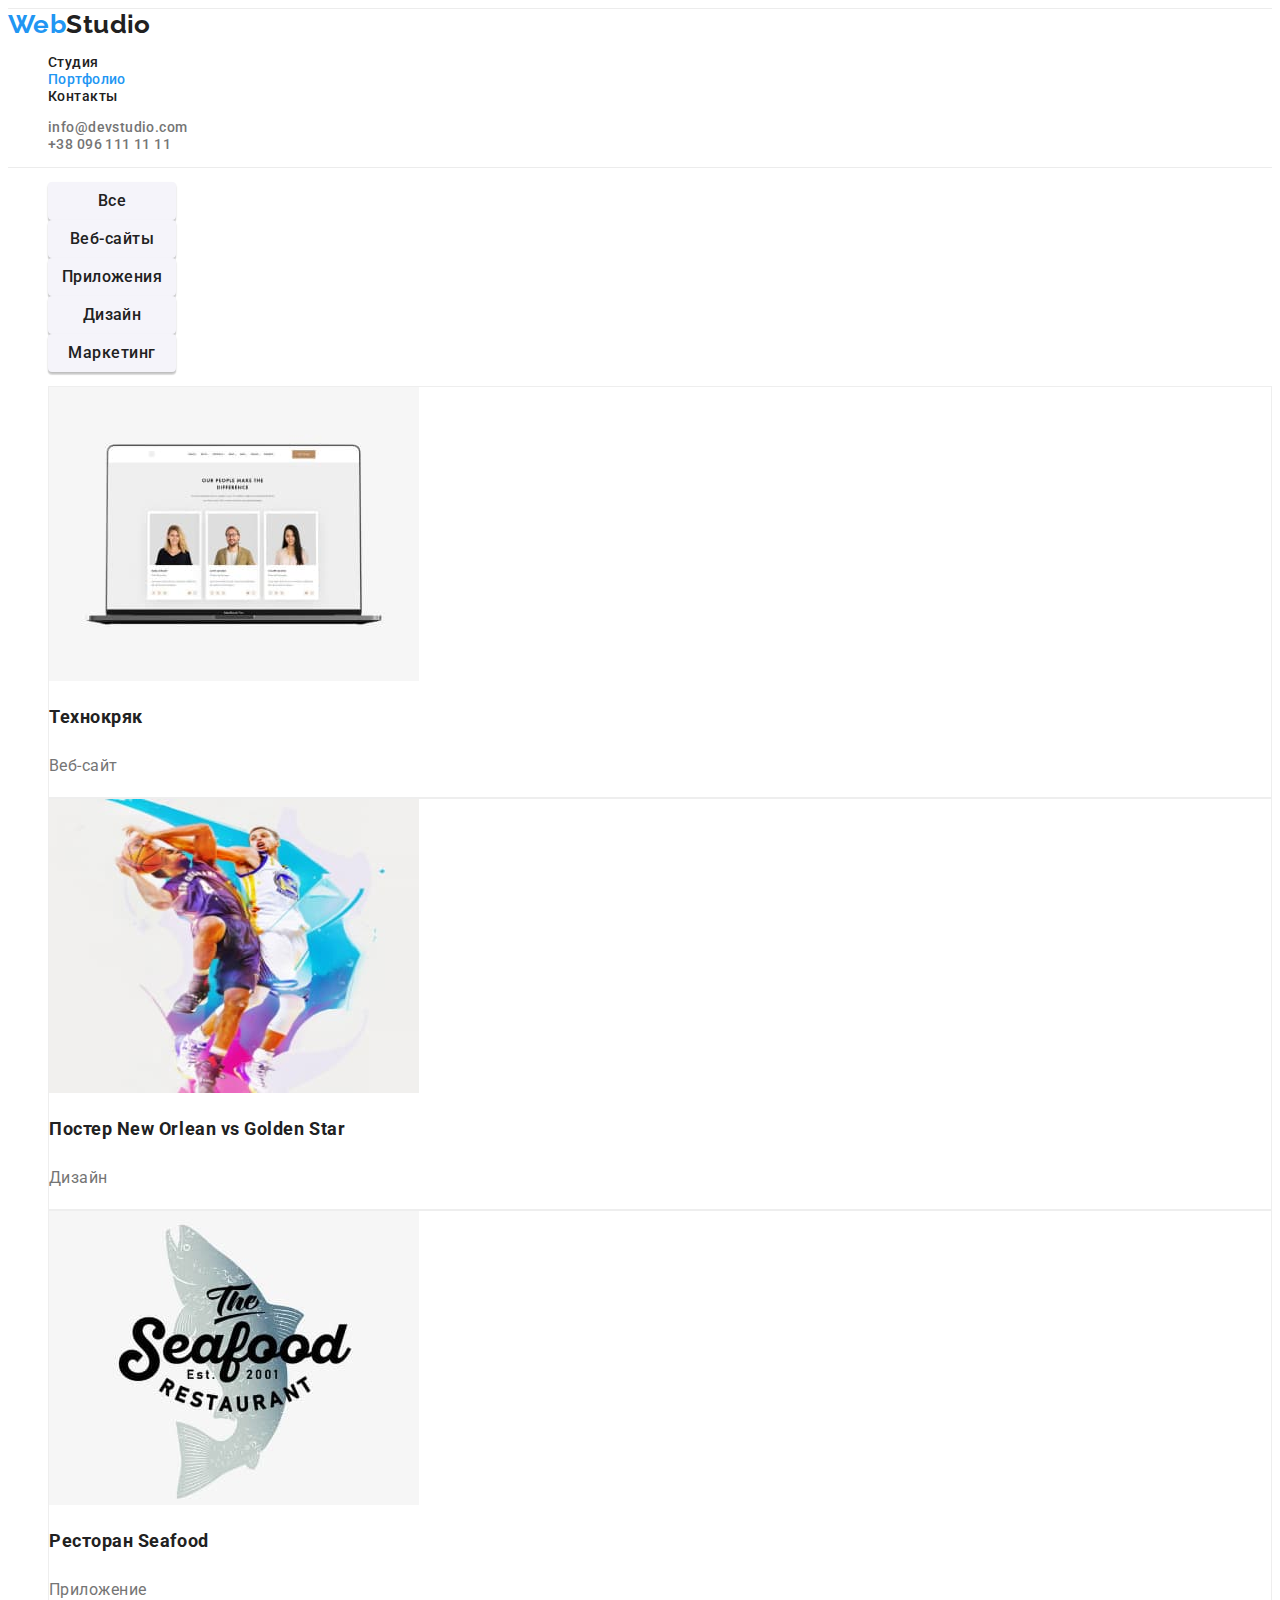
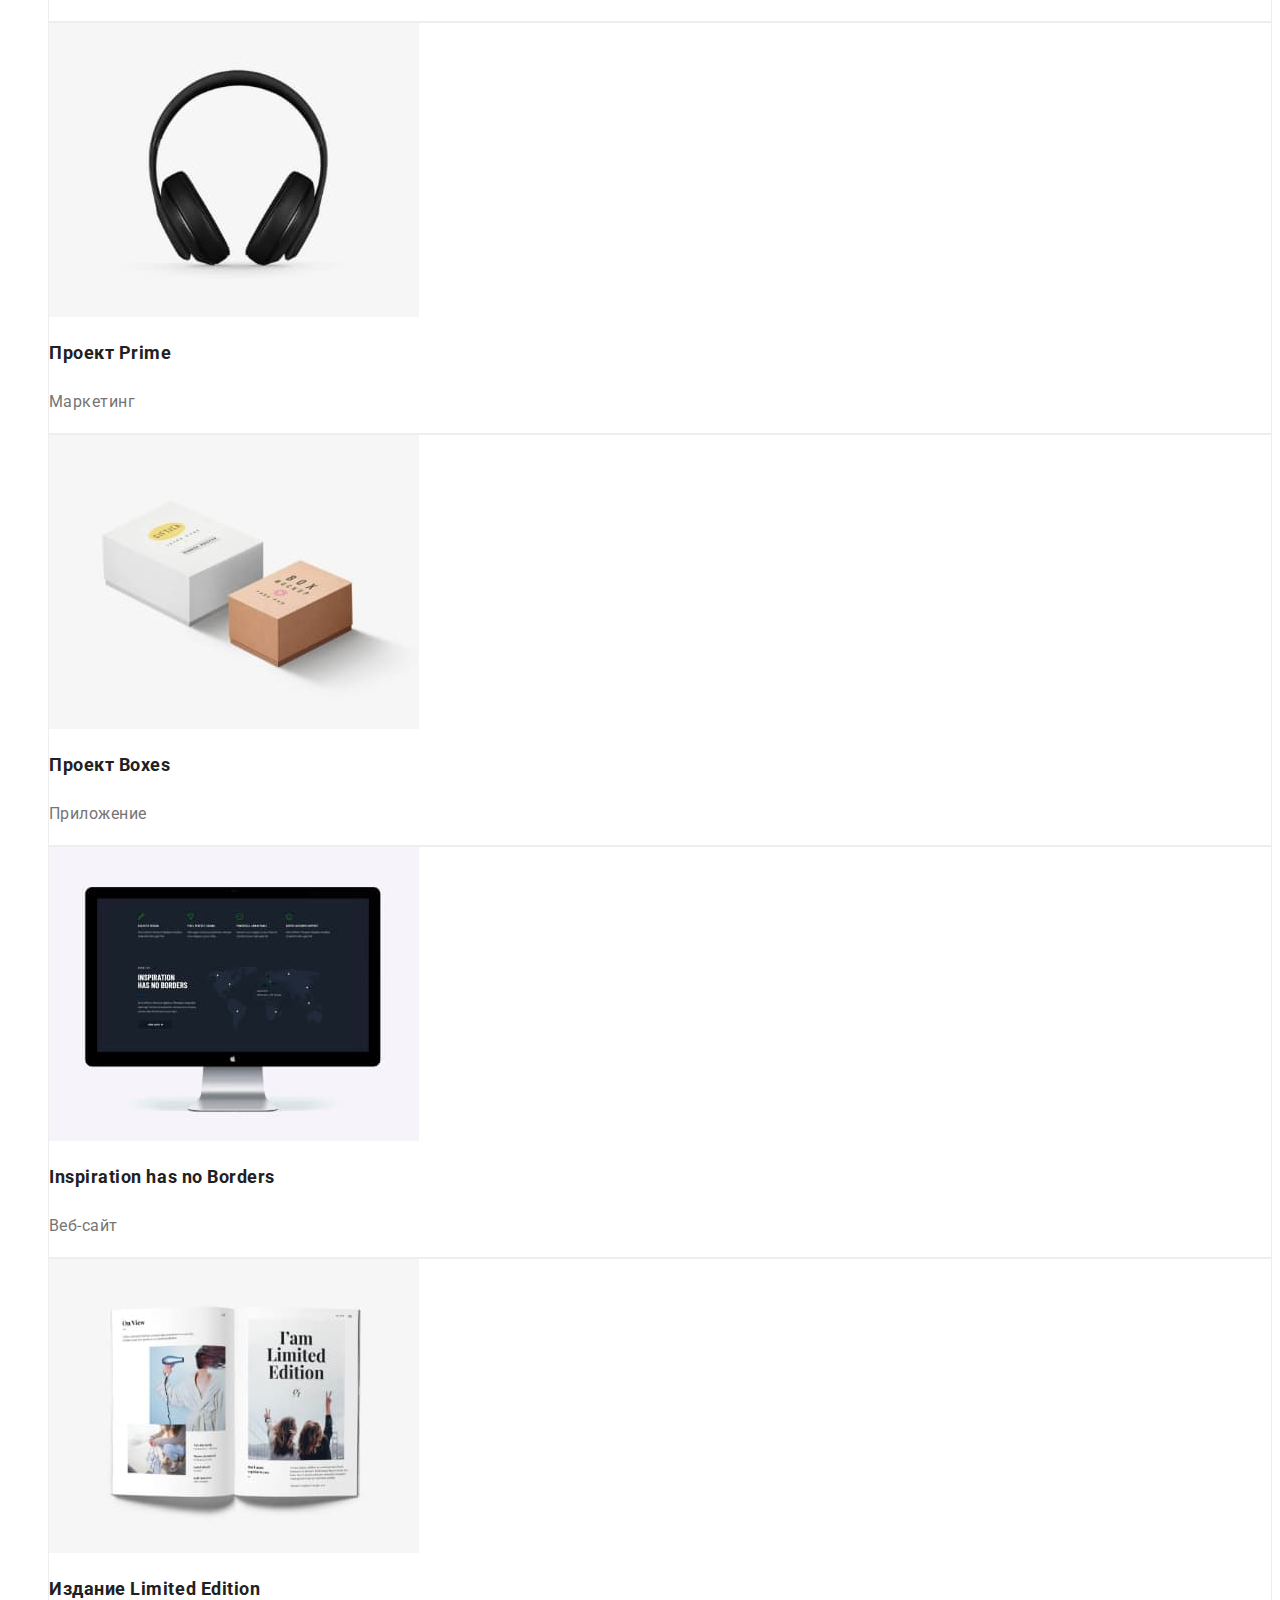
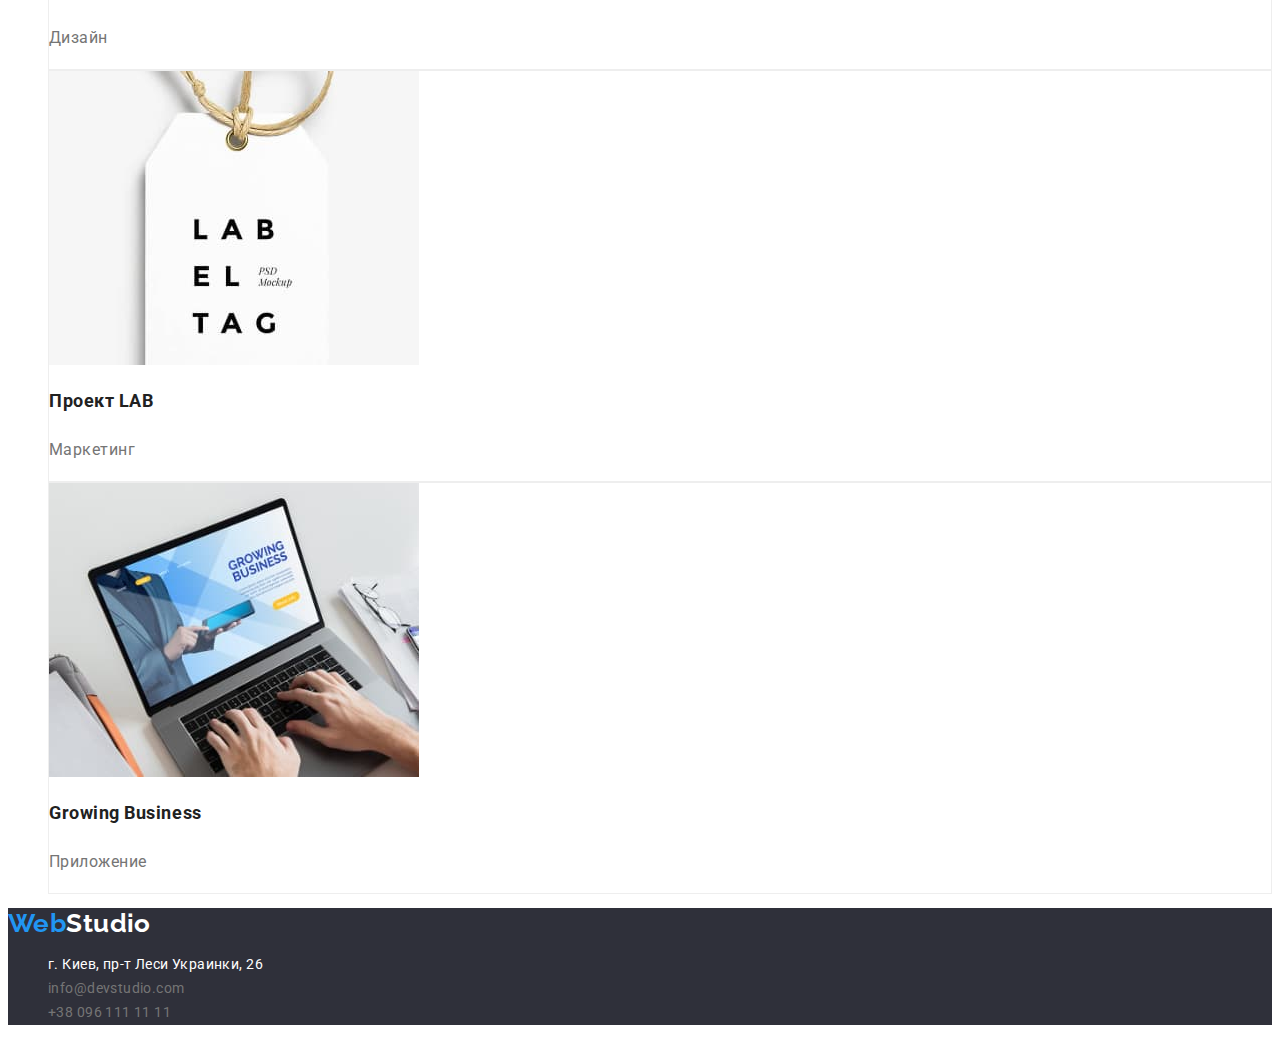
==== portfolio.html @ 64f016b5 "Initial commit" ====
<!DOCTYPE html>
<html lang="ru">
<head>
    <meta charset="UTF-8">
    <meta http-equiv="X-UA-Compatible" content="IE=edge">
    <meta name="viewport" content="width=device-width, initial-scale=1.0">
    <title>HomeWork 02</title>
    
    <!-- styles -->
    <link rel="stylesheet" href="./css/styles.css">
    <!-- fonts -->
    <link rel="preconnect" href="https://fonts.googleapis.com">
    <link rel="preconnect" href="https://fonts.gstatic.com" crossorigin>
    <link href="https://fonts.googleapis.com/css2?family=Raleway:wght@700&family=Roboto:wght@400;500;700;900&display=swap" rel="stylesheet">
 
</head>
<body>
    <header class="site-top">
        <nav class="site-top-nav">
            <a class="logo top" href="./index.html" lang="en">Web<span class="half-logo-top">Studio</span></a>
            <ul class="list navig">
                 <li class="menu">
                    <a class="studio" href="./index.html">Студия</a>
                </li>
                <li class="menu">
                    <a class="portfolio current" href="./portfolio.html">Портфолио</a>
                </li>
                <li class="menu">
                    <a class="contacts" href="#">Контакты</a>
                </li>
            </ul>
        </nav>
            <ul class="list cont">
               <li class="menu">
                   <a class="email" href="mailto:info@devstudio.com">info@devstudio.com</a>
                </li>
               <li class="menu">
                   <a class="tel" href="tel:+380961111111">+38 096 111 11 11</a>
                </li>
            </ul>
    </header>

    <main>
        <!-- section filter and portfolio-progect-->
        <section class="filter">
            <h1 class="visually-hidden">Фильтр</h1>
            <ul class="list filter-list">
                <li class="filter-btn">
                    <button class="btn oll" type="button">Все</button>
                </li>
                <li class="filter-btn">
                    <button class="btn web" type="button">Веб-сайты</button>
                </li>
                <li class="filter-btn">
                    <button class="btn app" type="button">Приложения</button>
                </li>
                <li class="filter-btn">
                    <button class="btn design" type="button">Дизайн</button>
                </li>
                <li class="filter-btn">
                    <button class="btn marketing" type="button">Маркетинг</button>
                </li>
            </ul>
       <!-- portfolio-progects -->
            <ul class="list ">
                <li class="progect">
                    <img src="./images/img-portfolio/img.jpg" alt="Технокряк" width="370" height="294">
                    <h2 class="name-progect">Технокряк</h2>
                    <p class="description">Веб-сайт</p>
                </li>
                <li class="progect">
                    <img src="./images/img-portfolio/img1.jpg" alt="Постер New Orlean vs Golden Star" width="370" height="294">
                    <h2 class="name-progect">Постер New Orlean vs Golden Star</h2>
                    <p class="description">Дизайн</p>
                </li>
                <li class="progect">
                    <img src="./images/img-portfolio/img2.jpg" alt="Ресторан Seafood" width="370" height="294">
                    <h2 class="name-progect">Ресторан Seafood</h2>
                    <p class="description">Приложение</p>
                </li>
                <li class="progect">
                    <img src="./images/img-portfolio/img3.jpg" alt="Проект Prime" width="370" height="294">
                    <h2 class="name-progect">Проект Prime</h2>
                    <p class="description">Маркетинг</p>
                </li>
                <li class="progect">
                    <img src="./images/img-portfolio/img4.jpg" alt="Проект Boxes" width="370" height="294">
                    <h2 class="name-progect">Проект Boxes</h2>
                    <p class="description">Приложение</p>
                </li>
                <li class="progect">
                    <img src="./images/img-portfolio/img5.jpg" alt="Inspiration has no Borders" width="370" height="294">
                    <h2 class="name-progect">Inspiration has no Borders</h2>
                    <p class="description">Веб-сайт</p>
                </li>
                <li class="progect">
                    <img src="./images/img-portfolio/img6.jpg" alt="Издание Limited Edition" width="370" height="294">
                    <h2 class="name-progect">Издание Limited Edition</h2>
                    <p class="description">Дизайн</p>
                </li>
                <li class="progect">
                    <img src="./images/img-portfolio/img7.jpg" alt="Проект LAB" width="370" height="294">
                    <h2 class="name-progect">Проект LAB</h2>
                    <p class="description">Маркетинг</p>
                </li>
                <li class="progect">
                    <img src="./images/img-portfolio/img8.jpg" alt="Growing Business" width="370" height="294">
                    <h2 class="name-progect">Growing Business</h2>
                    <p class="description">Приложение</p>
                </li>
            </ul>
        </section>
        
    </main>

    <footer class="site-bottom">
        <a class="logo bottom" href="./index.html" lang="en">Web<span class="half-logo-bottom">Studio</span></a>     
        <address class="navigation-bottom">
            <ul class="list">
                <li>
                    <a class="adress-bottom" href="https://goo.gl/maps/gmw98fR5VfGrEu179" target="_blank" rel="noreferrer noopener">г. Киев, пр-т Леси Украинки, 26</a>
                </li>
                <li>
                    <a class="email-bottom" href="mailto:info@devstudio.com">info@devstudio.com</a>
                </li>
                <li>
                    <a class="tel-bottom" href="tel:+380961111111">+38 096 111 11 11</a>
                </li>
            </ul>
        </address>    
    </footer>

</body>
</html>
---- css/styles.css ----
:root {
    --bk-color-body: #E5E5E5;
    --border-line-header: #ECECEC;
    --base-blue-color: #2196F3;
    --txt-gray-color: #757575;
    --txt-darkgray-color: #212121;
    --hover-txt-btn: #FFFFFF;
    --bk-cl-btn: #F5F4FA;
    --bk-cl-darkgray:#2F303A;
    --tagline-gray-cl:#212121;
    --bk-hat-blue:#188CE8;
    --pr-br-cl: #EEEEEE;
}
body {
    font-family: 'Roboto', sans-serif;
    font-size: 14px;
    letter-spacing: 0.03em;
    background-color: var(--hover-txt-btn);
    color: var(--txt-gray-color);
    
}
.site-top {
    border-bottom: 1px solid var(--border-line-header);
    border-top:1px solid var(--border-line-header);
   
}
/* логотип */
.logo {
    color: var(--base-blue-color);
    font-family: 'Raleway', sans-serif;
    font-weight: 700;
    font-size: 26px;
    line-height: 1.19;
    text-decoration: none;   
}
.half-logo-top {
    color:var(--txt-darkgray-color);
}
/* навигация в хэдэр */
.list {
    list-style: none;
}
.studio, 
.portfolio, 
.contacts {
    text-decoration: none;
    font-weight: 500;
    /* три элемента исправить */
    color: var(--txt-darkgray-color);
    font-size: 14px;
    line-height: 1.14;
    
}
.studio:hover, 
.portfolio:hover, 
.contacts:hover {
    color: var(--base-blue-color);    
}
.studio:focus, 
.portfolio:focus, 
.contacts:focus {
    color: var(--base-blue-color);
}
.current {
    color: var(--base-blue-color);
}

/* список контакты и email */
.email,
.tel {
    text-decoration: none;
    color:var(--txt-gray-color);
    font-weight: 500;
    font-size: 14px;
    line-height: 1.14;
    
}
.email:hover, 
.tel:hover {
    color: var(--base-blue-color);    
}
.email:focus, .tel:focus {
    color:var(--base-blue-color);
}

/* начало контента странички портфолио */
/* основное меню Фильтры кнопки */

.btn {
    background-color: var(--bk-cl-btn);
    box-shadow: 0px 3px 1px rgba(0, 0, 0, 0.1), 0px 1px 2px rgba(0, 0, 0, 0.08), 0px 2px 2px rgba(0, 0, 0, 0.12);
    border-radius: 4px;
    border: none;
    width: 128px;
    height: 38px;
    color: var(--txt-darkgray-color);
    font-family: 'Roboto', sans-serif;
    font-weight: 500;
    font-size: 16px;
    line-height: 1.62;
    letter-spacing: 0.03em;
    cursor: pointer;
}
.btn:hover,
.btn:focus {
    background-color: var(--base-blue-color);
    color: var(--hover-txt-btn);
}


/* портфолио */
.name-progect {
    font-size: 18px;
    line-height: 2;
    letter-spacing: 0.03em;  
    color: var(--txt-darkgray-color);
}
.progect {
    background-color: var(--hover-txt-btn);
    border: 1px solid var(--pr-br-cl);
    cursor: pointer;
}
.progect:hover {
    box-shadow: 0px 1px 1px rgba(0, 0, 0, 0.12), 0px 4px 4px rgba(0, 0, 0, 0.06), 1px 4px 6px rgba(0, 0, 0, 0.16);
}
.description {
    line-height: 1.88;
    letter-spacing: 0.03em;
    font-size: 16px;
}
/* конец контента странички портфолио */


/* футер */
.site-bottom {
    background-color: var(--bk-cl-darkgray);
}
.half-logo-bottom {
    color: var(--hover-txt-btn);
}

.navigation-bottom {
    font-style:normal;
    
}
.adress-bottom {
    text-decoration: none;
    line-height: 1.71;
    color: var(--hover-txt-btn);
}
.adress-bottom:hover, 
.adress-bottom:focus {
    color: var(--base-blue-color);

}
.email-bottom, 
.tel-bottom {
    text-decoration: none;
    color: var( --txt-gray-color);
    line-height: 1.71;
}
.email-bottom:hover, 
.tel-bottom:hover,
.email-bottom:focus,
.tel-bottom:focus {
    color: var(--base-blue-color);
}
/* начало контент главной странички */
/* шапка */
.hat {
    background-color: var(--bk-cl-darkgray);
}
.tagline-hat {
    color: var(--hover-txt-btn);
    font-weight: 900;
    font-size: 44px;
    line-height: 1.36;
    text-align: center;
    letter-spacing: 0.06em;
    text-transform: uppercase;
}
.hat-btn {
    font-weight: 700;
    font-family:'Roboto', sans-serif;
    font-size: 16px;
    line-height: 1.88;
    letter-spacing: 0.06em;
    color:var(--hover-txt-btn);
    background-color: var(--base-blue-color);
    box-shadow: 0px 4px 4px rgba(0, 0, 0, 0.15);
    border-radius: 4px;
    cursor: pointer;
}
.hat-btn:hover,
.hat-btn:focus {
    background-color: var( --bk-hat-blue);
}
/* особенности */
.visually-hidden {
    position: absolute;
    width: 1px;
    height: 1px;
    margin: -1px;
    border: 0;
    padding: 0;
    
    white-space: nowrap;
    clip-path: inset(100%);
    clip: rect(0 0 0 0);
    overflow: hidden;
  }
.tagline-peculiarities {
    font-size: 14px;
    line-height: 1.14;
    letter-spacing: 0.03em;
    text-transform: uppercase;
    color: var(--tagline-gray-cl);
}
.different-peculiarities {
    font-size: 14px;
    line-height: 1.71;
    letter-spacing: 0.03em;
}
/* we doing */
.tageline-we-doing {
    font-size: 36px;
    line-height: 1.17;
    text-align: center;
    letter-spacing: 0.03em;
    color: var(--tagline-gray-cl);
}
.we-doing-picture {
    cursor: pointer;
}
.we-doing-picture:hover {
    filter: drop-shadow(0px 4px 4px rgba(0, 0, 0, 0.25));
}
/* our team */
.our-team {
    background-color: var(--bk-cl-btn)
}
.our-team-tagline {
    font-size: 36px;
    line-height: 1.17;
    text-align: center;
    letter-spacing: 0.03em;
    color:var(--tagline-gray-cl);
}
.name-our-team {
    font-weight: 500;
    font-size: 16px;
    line-height: 1.19;
    text-align: center;
    letter-spacing: 0.03em;
    color: var(--tagline-gray-cl);
}
.description-our-team {
    line-height: 1.19;
    text-align: center;
    font-size: 16px;

}
.our-team-block {
    background: var(--hover-txt-btn);
/* material shadow v1 */

box-shadow: 0px 1px 3px rgba(0, 0, 0, 0.12), 0px 1px 1px rgba(0, 0, 0, 0.14), 0px 2px 1px rgba(0, 0, 0, 0.2);
border-radius: 0px 0px 4px 4px;
}

.demianenko {
    background: url(4853.jpg);
}
.repina {
    background: url(5844.jpg);
}
.tarasov {
    background: url(16166.jpg);
}
.ermakov {
    background: url(2968.jpg);
}
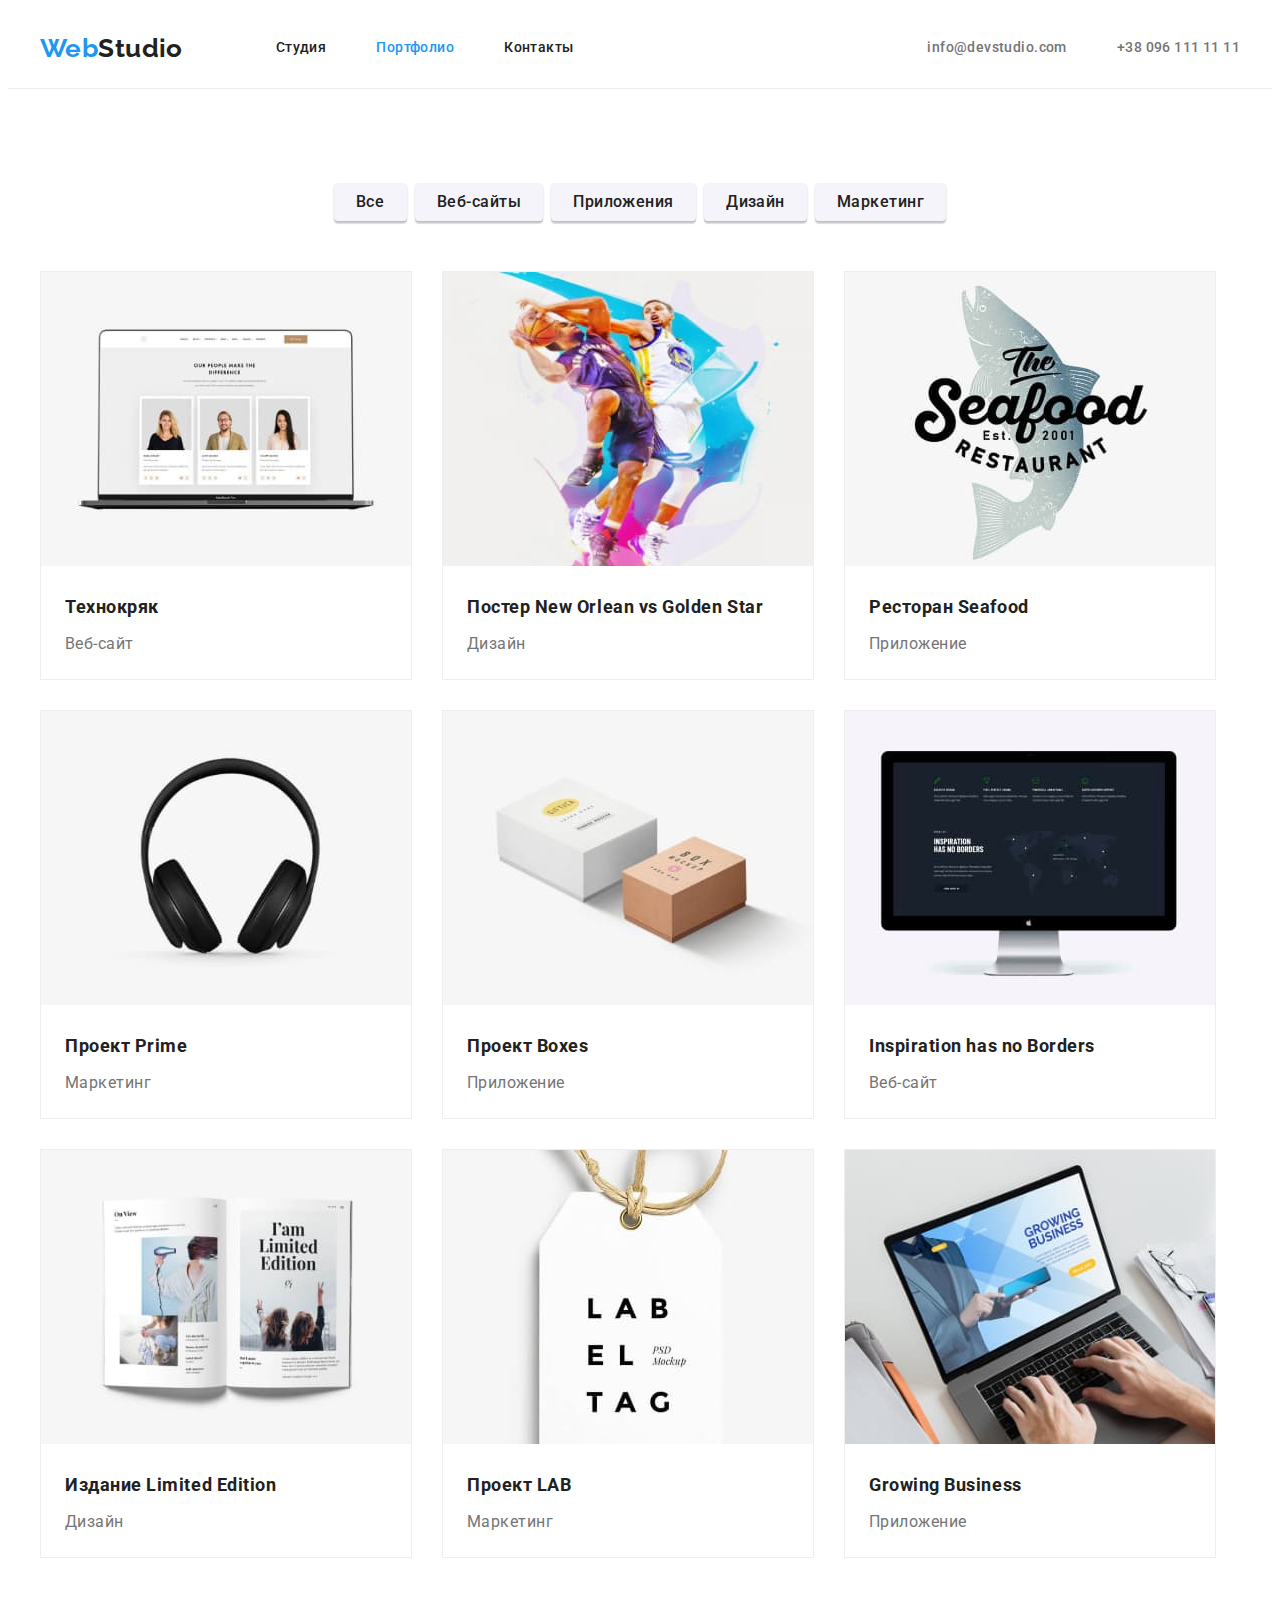
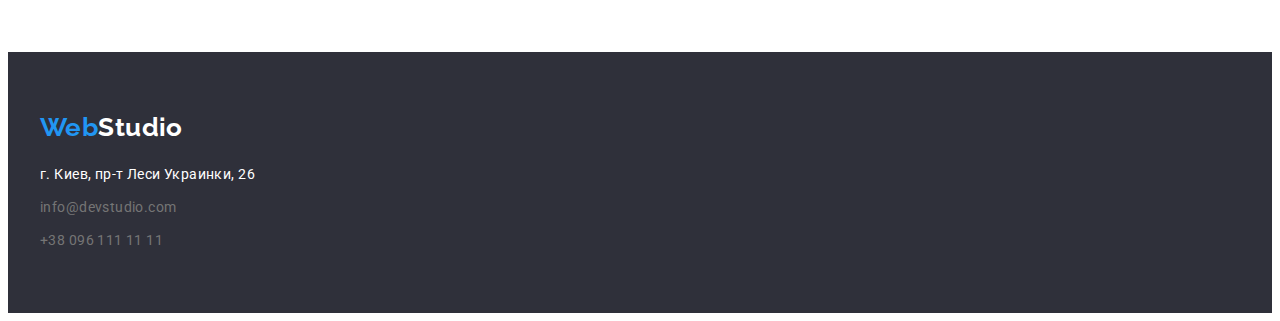
==== commit 5dad3f65: "finish" ====
--- a/portfolio.html
+++ b/portfolio.html
@@ -5,6 +5,8 @@
     <meta http-equiv="X-UA-Compatible" content="IE=edge">
     <meta name="viewport" content="width=device-width, initial-scale=1.0">
     <title>HomeWork 02</title>
+    <!-- normolize -->
+    <link rel="stylesheet" href="https://cdnjs.cloudflare.com/ajax/libs/modern-normalize/1.1.0/modern-normalize.min.css" integrity="sha512-wpPYUAdjBVSE4KJnH1VR1HeZfpl1ub8YT/NKx4PuQ5NmX2tKuGu6U/JRp5y+Y8XG2tV+wKQpNHVUX03MfMFn9Q==" crossorigin="anonymous" referrerpolicy="no-referrer" />
     
     <!-- styles -->
     <link rel="stylesheet" href="./css/styles.css">
@@ -16,118 +18,143 @@
 </head>
 <body>
     <header class="site-top">
-        <nav class="site-top-nav">
-            <a class="logo top" href="./index.html" lang="en">Web<span class="half-logo-top">Studio</span></a>
-            <ul class="list navig">
-                 <li class="menu">
-                    <a class="studio" href="./index.html">Студия</a>
-                </li>
+        <div class="container head-nav">
+            <nav class="site-top-nav">
+                <a class="logo top" href="./index.html" lang="en">Web<span class="half-logo-top">Studio</span></a>
+                <ul class="list site-nav">
+                    <li class="menu">
+                        <a class="studio" href="./index.html">Студия</a>
+                    </li>
+                    <li class="menu">
+                        <a class="portfolio current" href="./portfolio.html">Портфолио</a>
+                    </li>
+                    <li class="menu">
+                        <a class="contacts" href="#">Контакты</a>
+                    </li>
+                </ul>
+            </nav>
+                <ul class="list site-contact">
                 <li class="menu">
-                    <a class="portfolio current" href="./portfolio.html">Портфолио</a>
-                </li>
+                    <a class="email" href="mailto:info@devstudio.com">info@devstudio.com</a>
+                    </li>
                 <li class="menu">
-                    <a class="contacts" href="#">Контакты</a>
-                </li>
-            </ul>
-        </nav>
-            <ul class="list cont">
-               <li class="menu">
-                   <a class="email" href="mailto:info@devstudio.com">info@devstudio.com</a>
-                </li>
-               <li class="menu">
-                   <a class="tel" href="tel:+380961111111">+38 096 111 11 11</a>
-                </li>
-            </ul>
+                    <a class="tel" href="tel:+380961111111">+38 096 111 11 11</a>
+                    </li>
+                </ul>
+        </div>
     </header>
 
     <main>
+
         <!-- section filter and portfolio-progect-->
-        <section class="filter">
-            <h1 class="visually-hidden">Фильтр</h1>
-            <ul class="list filter-list">
-                <li class="filter-btn">
-                    <button class="btn oll" type="button">Все</button>
-                </li>
-                <li class="filter-btn">
-                    <button class="btn web" type="button">Веб-сайты</button>
-                </li>
-                <li class="filter-btn">
-                    <button class="btn app" type="button">Приложения</button>
-                </li>
-                <li class="filter-btn">
-                    <button class="btn design" type="button">Дизайн</button>
-                </li>
-                <li class="filter-btn">
-                    <button class="btn marketing" type="button">Маркетинг</button>
-                </li>
-            </ul>
-       <!-- portfolio-progects -->
-            <ul class="list ">
-                <li class="progect">
-                    <img src="./images/img-portfolio/img.jpg" alt="Технокряк" width="370" height="294">
-                    <h2 class="name-progect">Технокряк</h2>
-                    <p class="description">Веб-сайт</p>
-                </li>
-                <li class="progect">
-                    <img src="./images/img-portfolio/img1.jpg" alt="Постер New Orlean vs Golden Star" width="370" height="294">
-                    <h2 class="name-progect">Постер New Orlean vs Golden Star</h2>
-                    <p class="description">Дизайн</p>
-                </li>
-                <li class="progect">
-                    <img src="./images/img-portfolio/img2.jpg" alt="Ресторан Seafood" width="370" height="294">
-                    <h2 class="name-progect">Ресторан Seafood</h2>
-                    <p class="description">Приложение</p>
-                </li>
-                <li class="progect">
-                    <img src="./images/img-portfolio/img3.jpg" alt="Проект Prime" width="370" height="294">
-                    <h2 class="name-progect">Проект Prime</h2>
-                    <p class="description">Маркетинг</p>
-                </li>
-                <li class="progect">
-                    <img src="./images/img-portfolio/img4.jpg" alt="Проект Boxes" width="370" height="294">
-                    <h2 class="name-progect">Проект Boxes</h2>
-                    <p class="description">Приложение</p>
-                </li>
-                <li class="progect">
-                    <img src="./images/img-portfolio/img5.jpg" alt="Inspiration has no Borders" width="370" height="294">
-                    <h2 class="name-progect">Inspiration has no Borders</h2>
-                    <p class="description">Веб-сайт</p>
-                </li>
-                <li class="progect">
-                    <img src="./images/img-portfolio/img6.jpg" alt="Издание Limited Edition" width="370" height="294">
-                    <h2 class="name-progect">Издание Limited Edition</h2>
-                    <p class="description">Дизайн</p>
-                </li>
-                <li class="progect">
-                    <img src="./images/img-portfolio/img7.jpg" alt="Проект LAB" width="370" height="294">
-                    <h2 class="name-progect">Проект LAB</h2>
-                    <p class="description">Маркетинг</p>
-                </li>
-                <li class="progect">
-                    <img src="./images/img-portfolio/img8.jpg" alt="Growing Business" width="370" height="294">
-                    <h2 class="name-progect">Growing Business</h2>
-                    <p class="description">Приложение</p>
-                </li>
-            </ul>
+        <section class="filter section">
+            <div class="container">
+                <h1 class="visually-hidden">Фильтр</h1>
+                <ul class="list filter-list">
+                    <li class="filter-btn">
+                        <button class="btn oll" type="button">Все</button>
+                    </li>
+                    <li class="filter-btn">
+                        <button class="btn web" type="button">Веб-сайты</button>
+                    </li>
+                    <li class="filter-btn">
+                        <button class="btn app" type="button">Приложения</button>
+                    </li>
+                    <li class="filter-btn">
+                        <button class="btn design" type="button">Дизайн</button>
+                    </li>
+                    <li class="filter-btn">
+                        <button class="btn marketing" type="button">Маркетинг</button>
+                    </li>
+                </ul>
+                <!-- portfolio-progects -->
+                <ul class="list progect-list">
+                    <li class="progect">
+                        <img class="progect-picture" src="./images/img-portfolio/img.jpg" alt="Технокряк" width="370">
+                        <div class="container-list">
+                            <h2 class="name-progect">Технокряк</h2>
+                            <p class="description">Веб-сайт</p>
+                        </div>
+                    </li>
+                    <li class="progect">
+                        <img class="progect-picture" src="./images/img-portfolio/img1.jpg" alt="Постер New Orlean vs Golden Star" width="370" height="294">
+                        <div class="container-list">
+                            <h2 class="name-progect">Постер New Orlean vs Golden Star</h2>
+                            <p class="description">Дизайн</p>
+                        </div>
+                    </li>
+                    <li class="progect">
+                        <img class="progect-picture" src="./images/img-portfolio/img2.jpg" alt="Ресторан Seafood" width="370" height="294">
+                        <div class="container-list">
+                            <h2 class="name-progect">Ресторан Seafood</h2>
+                            <p class="description">Приложение</p>
+                        </div>    
+                    </li>
+                    <li class="progect">
+                        <img class="progect-picture" src="./images/img-portfolio/img3.jpg" alt="Проект Prime" width="370" height="294">
+                        <div class="container-list">
+                            <h2 class="name-progect">Проект Prime</h2>
+                            <p class="description">Маркетинг</p>
+                        </div>
+                    </li>
+                    <li class="progect">
+                        <img class="progect-picture" src="./images/img-portfolio/img4.jpg" alt="Проект Boxes" width="370" height="294">
+                        <div class="container-list">
+                            <h2 class="name-progect">Проект Boxes</h2>
+                            <p class="description">Приложение</p>
+                        </div>    
+                    </li>
+                    <li class="progect">
+                        <img class="progect-picture" src="./images/img-portfolio/img5.jpg" alt="Inspiration has no Borders" width="370" height="294">
+                        <div class="container-list">
+                            <h2 class="name-progect">Inspiration has no Borders</h2>
+                            <p class="description">Веб-сайт</p>
+                        </div>    
+                    </li>
+                    <li class="progect">
+                        <img class="progect-picture" src="./images/img-portfolio/img6.jpg" alt="Издание Limited Edition" width="370" height="294">
+                        <div class="container-list">
+                            <h2 class="name-progect">Издание Limited Edition</h2>
+                            <p class="description">Дизайн</p>
+                        </div>    
+                    </li>
+                    <li class="progect">
+                        <img class="progect-picture" src="./images/img-portfolio/img7.jpg" alt="Проект LAB" width="370" height="294">
+                        <div class="container-list">
+                            <h2 class="name-progect">Проект LAB</h2>
+                            <p class="description">Маркетинг</p>
+                    </div>
+                    </li>
+                    <li class="progect growing">
+                        <img class="progect-picture" src="./images/img-portfolio/img8.jpg" alt="Growing Business" width="370" height="294">
+                        <div class="container-list">
+                            <h2 class="name-progect">Growing Business</h2>
+                            <p class="description">Приложение</p>
+                        </div>
+                    </li>
+                </ul>
+            </div>
         </section>
         
     </main>
 
     <footer class="site-bottom">
-        <a class="logo bottom" href="./index.html" lang="en">Web<span class="half-logo-bottom">Studio</span></a>     
-        <address class="navigation-bottom">
-            <ul class="list">
-                <li>
-                    <a class="adress-bottom" href="https://goo.gl/maps/gmw98fR5VfGrEu179" target="_blank" rel="noreferrer noopener">г. Киев, пр-т Леси Украинки, 26</a>
-                </li>
-                <li>
-                    <a class="email-bottom" href="mailto:info@devstudio.com">info@devstudio.com</a>
-                </li>
-                <li>
-                    <a class="tel-bottom" href="tel:+380961111111">+38 096 111 11 11</a>
-                </li>
-            </ul>
-        </address>    
+        <div class="container">
+            <a class="logo bottom" href="./index.html" lang="en">Web<span class="half-logo-bottom">Studio</span></a>     
+            <address class="navigation-bottom">
+                <ul class="list bottom">
+                    <li>
+                        <a class="adress-bottom" href="https://goo.gl/maps/gmw98fR5VfGrEu179" target="_blank" rel="noreferrer noopener">г. Киев, пр-т Леси Украинки, 26</a>
+                    </li>
+                    <li>
+                        <a class="email-bottom" href="mailto:info@devstudio.com">info@devstudio.com</a>
+                    </li>
+                    <li>
+                        <a class="tel-bottom" href="tel:+380991111111">+38 096 111 11 11</a>
+                    </li>
+                </ul>
+            </address> 
+        </div>   
     </footer>
 
 </body>
--- a/css/styles.css
+++ b/css/styles.css
@@ -1,3 +1,10 @@
+/* *,
+*::before,
+*::after {
+  box-sizing: border-box;
+} */
+
+
 :root {
     --bk-color-body: #E5E5E5;
     --border-line-header: #ECECEC;
@@ -19,9 +26,19 @@
     color: var(--txt-gray-color);
     
 }
+.container {
+    width: 1200px;
+    margin-left: auto;
+    margin-right: auto;
+    padding-left: 15px;
+    padding-right: 15px;
+}
+
 .site-top {
     border-bottom: 1px solid var(--border-line-header);
-    border-top:1px solid var(--border-line-header);
+    /* border-top:1px solid var(--border-line-header); */
+    /* padding-top: 32px;
+    padding-bottom: 32px; */
    
 }
 /* логотип */
@@ -36,10 +53,50 @@
 .half-logo-top {
     color:var(--txt-darkgray-color);
 }
+/* .logo-top { 
+    display: block;
+     margin-right: 93px;
+}*/
 /* навигация в хэдэр */
 .list {
     list-style: none;
-}
+    margin: 0;
+    padding: 0;
+}
+
+.site-nav,
+.site-contact,
+.site-top-nav,
+.head-nav {
+    display: flex;
+}
+.site-nav {
+    margin-left: 93px;
+}
+.site-top-nav,
+.head-nav {
+    align-items:center;
+}
+.site-contact {
+    margin-left: auto;
+}
+
+.site-nav .menu:not(:last-child) {
+    margin-right: 50px;
+}
+.site-contact .menu + .menu {
+    margin-left: 50px;
+}
+.menu .portfolio,
+.menu .studio, 
+.menu .contacts,
+.menu .email,
+.menu .tel  {
+    display: block;
+    padding-top: 32px;
+    padding-bottom: 32px;
+}
+
 .studio, 
 .portfolio, 
 .contacts {
@@ -86,13 +143,21 @@
 /* начало контента странички портфолио */
 /* основное меню Фильтры кнопки */
 
+
+.list.filter-list {
+    margin-bottom: 50px;
+
+    display: flex;
+    justify-content: center;
+}
+.filter-list .filter-btn + .filter-btn {
+    margin-left: 8px;
+}
 .btn {
     background-color: var(--bk-cl-btn);
     box-shadow: 0px 3px 1px rgba(0, 0, 0, 0.1), 0px 1px 2px rgba(0, 0, 0, 0.08), 0px 2px 2px rgba(0, 0, 0, 0.12);
     border-radius: 4px;
     border: none;
-    width: 128px;
-    height: 38px;
     color: var(--txt-darkgray-color);
     font-family: 'Roboto', sans-serif;
     font-weight: 500;
@@ -100,33 +165,78 @@
     line-height: 1.62;
     letter-spacing: 0.03em;
     cursor: pointer;
+    padding: 6px 22px;
 }
 .btn:hover,
 .btn:focus {
     background-color: var(--base-blue-color);
     color: var(--hover-txt-btn);
 }
+.btn.oll {
+    min-width: 73px;
+}
+.btn.web {
+    min-width: 128px;
+}
+.btn.app {
+    min-width: 145px;
+}
+.btn.design {
+    min-width: 103px;
+}
+.btn.marketing {
+    min-width: 130px;
+}
 
 
 /* портфолио */
+.progect-list {
+    display: flex;
+    flex-wrap: wrap;
+}
 .name-progect {
     font-size: 18px;
     line-height: 2;
     letter-spacing: 0.03em;  
     color: var(--txt-darkgray-color);
+    margin-top: 0;
+    margin-bottom: 4px;
 }
 .progect {
     background-color: var(--hover-txt-btn);
     border: 1px solid var(--pr-br-cl);
     cursor: pointer;
+    margin-bottom: 30px;
+    padding-bottom: 20px;
 }
 .progect:hover {
     box-shadow: 0px 1px 1px rgba(0, 0, 0, 0.12), 0px 4px 4px rgba(0, 0, 0, 0.06), 1px 4px 6px rgba(0, 0, 0, 0.16);
 }
+
+/*возможно изменение */
+.progect:nth-last-child(-n + 3) {
+    margin-bottom: 0; 
+}
+.progect {
+    margin-left: 30px;
+    width: 370px;
+}
+.progect:nth-child(3n + 1) {
+    margin-left: 0; 
+}
+.container-list {
+    margin-left: 24px;
+    margin-right: 24px;
+}
+.progect-picture {
+    display: inline-block;
+    margin-bottom: 20px;
+}
 .description {
     line-height: 1.88;
     letter-spacing: 0.03em;
     font-size: 16px;
+    margin: 0;
 }
 /* конец контента странички портфолио */
 
@@ -134,6 +244,12 @@
 /* футер */
 .site-bottom {
     background-color: var(--bk-cl-darkgray);
+    padding-top: 60px;
+    padding-bottom: 60px;
+}
+.logo.bottom {
+    margin-bottom: 20px;
+    display: inline-block;
 }
 .half-logo-bottom {
     color: var(--hover-txt-btn);
@@ -142,6 +258,12 @@
 .navigation-bottom {
     font-style:normal;
     
+}
+.list.bottom li {
+    margin-bottom: 9px;
+}
+.list.bottom li:last-child {
+    margin-bottom: 0;
 }
 .adress-bottom {
     text-decoration: none;
@@ -169,15 +291,22 @@
 /* шапка */
 .hat {
     background-color: var(--bk-cl-darkgray);
+    text-align: center;
+    padding-top: 200px;
+    padding-bottom: 200px;
+  
 }
 .tagline-hat {
     color: var(--hover-txt-btn);
     font-weight: 900;
     font-size: 44px;
     line-height: 1.36;
-    text-align: center;
     letter-spacing: 0.06em;
     text-transform: uppercase;
+
+    width: 696px;
+    margin: 0 auto 30px;
+    
 }
 .hat-btn {
     font-weight: 700;
@@ -189,11 +318,14 @@
     background-color: var(--base-blue-color);
     box-shadow: 0px 4px 4px rgba(0, 0, 0, 0.15);
     border-radius: 4px;
+    padding: 10px 32px;
+    min-width: 200px;
     cursor: pointer;
 }
 .hat-btn:hover,
 .hat-btn:focus {
     background-color: var( --bk-hat-blue);
+
 }
 /* особенности */
 .visually-hidden {
@@ -209,17 +341,37 @@
     clip: rect(0 0 0 0);
     overflow: hidden;
   }
+.section { 
+    padding-top: 94px;
+    padding-bottom: 94px;
+}
+.section:nth-child(2) {
+    padding-bottom: 0;
+}
+/* чем мы занимамся */
+.peculiarities-list {
+    display: flex;
+}
+.peculiarities-list .ideas + .ideas {
+    margin-left: 30px;
+}
+.ideas {
+    min-width: 270px;
+}
 .tagline-peculiarities {
     font-size: 14px;
     line-height: 1.14;
     letter-spacing: 0.03em;
     text-transform: uppercase;
     color: var(--tagline-gray-cl);
+    margin-top: 0;
+    margin-bottom: 10px;
 }
 .different-peculiarities {
     font-size: 14px;
     line-height: 1.71;
     letter-spacing: 0.03em;
+    margin: 0;
 }
 /* we doing */
 .tageline-we-doing {
@@ -228,16 +380,27 @@
     text-align: center;
     letter-spacing: 0.03em;
     color: var(--tagline-gray-cl);
+    margin-top: 0;
+    margin-bottom: 50px;
+}
+.we-doing-list {
+    display: flex;
+}
+.we-doing-list .paragraf + .paragraf {
+    margin-left: 30px;
 }
 .we-doing-picture {
     cursor: pointer;
+    display: block;
 }
 .we-doing-picture:hover {
     filter: drop-shadow(0px 4px 4px rgba(0, 0, 0, 0.25));
 }
 /* our team */
 .our-team {
-    background-color: var(--bk-cl-btn)
+    background-color: var(--bk-cl-btn);
+    /* padding-top: 94px;
+    padding-bottom: 94px; */
 }
 .our-team-tagline {
     font-size: 36px;
@@ -245,6 +408,15 @@
     text-align: center;
     letter-spacing: 0.03em;
     color:var(--tagline-gray-cl);
+    margin-top: 0;
+    margin-bottom: 50px;
+}
+.our-team-list {
+    display: flex;
+}
+.our-team-list .our-team-block + .our-team-block {
+    margin-left: 30px;
+
 }
 .name-our-team {
     font-weight: 500;
@@ -253,11 +425,14 @@
     text-align: center;
     letter-spacing: 0.03em;
     color: var(--tagline-gray-cl);
+    margin-top: 0;
+    margin-bottom: 10px;
 }
 .description-our-team {
     line-height: 1.19;
     text-align: center;
     font-size: 16px;
+    margin: 0;
 
 }
 .our-team-block {
@@ -266,8 +441,13 @@
 
 box-shadow: 0px 1px 3px rgba(0, 0, 0, 0.12), 0px 1px 1px rgba(0, 0, 0, 0.14), 0px 2px 1px rgba(0, 0, 0, 0.2);
 border-radius: 0px 0px 4px 4px;
-}
-
+padding-bottom: 30px;
+text-align: center;
+}
+.our-team-picture {
+    display: inline-block;
+    margin-bottom: 30px;
+}
 .demianenko {
     background: url(4853.jpg);
 }
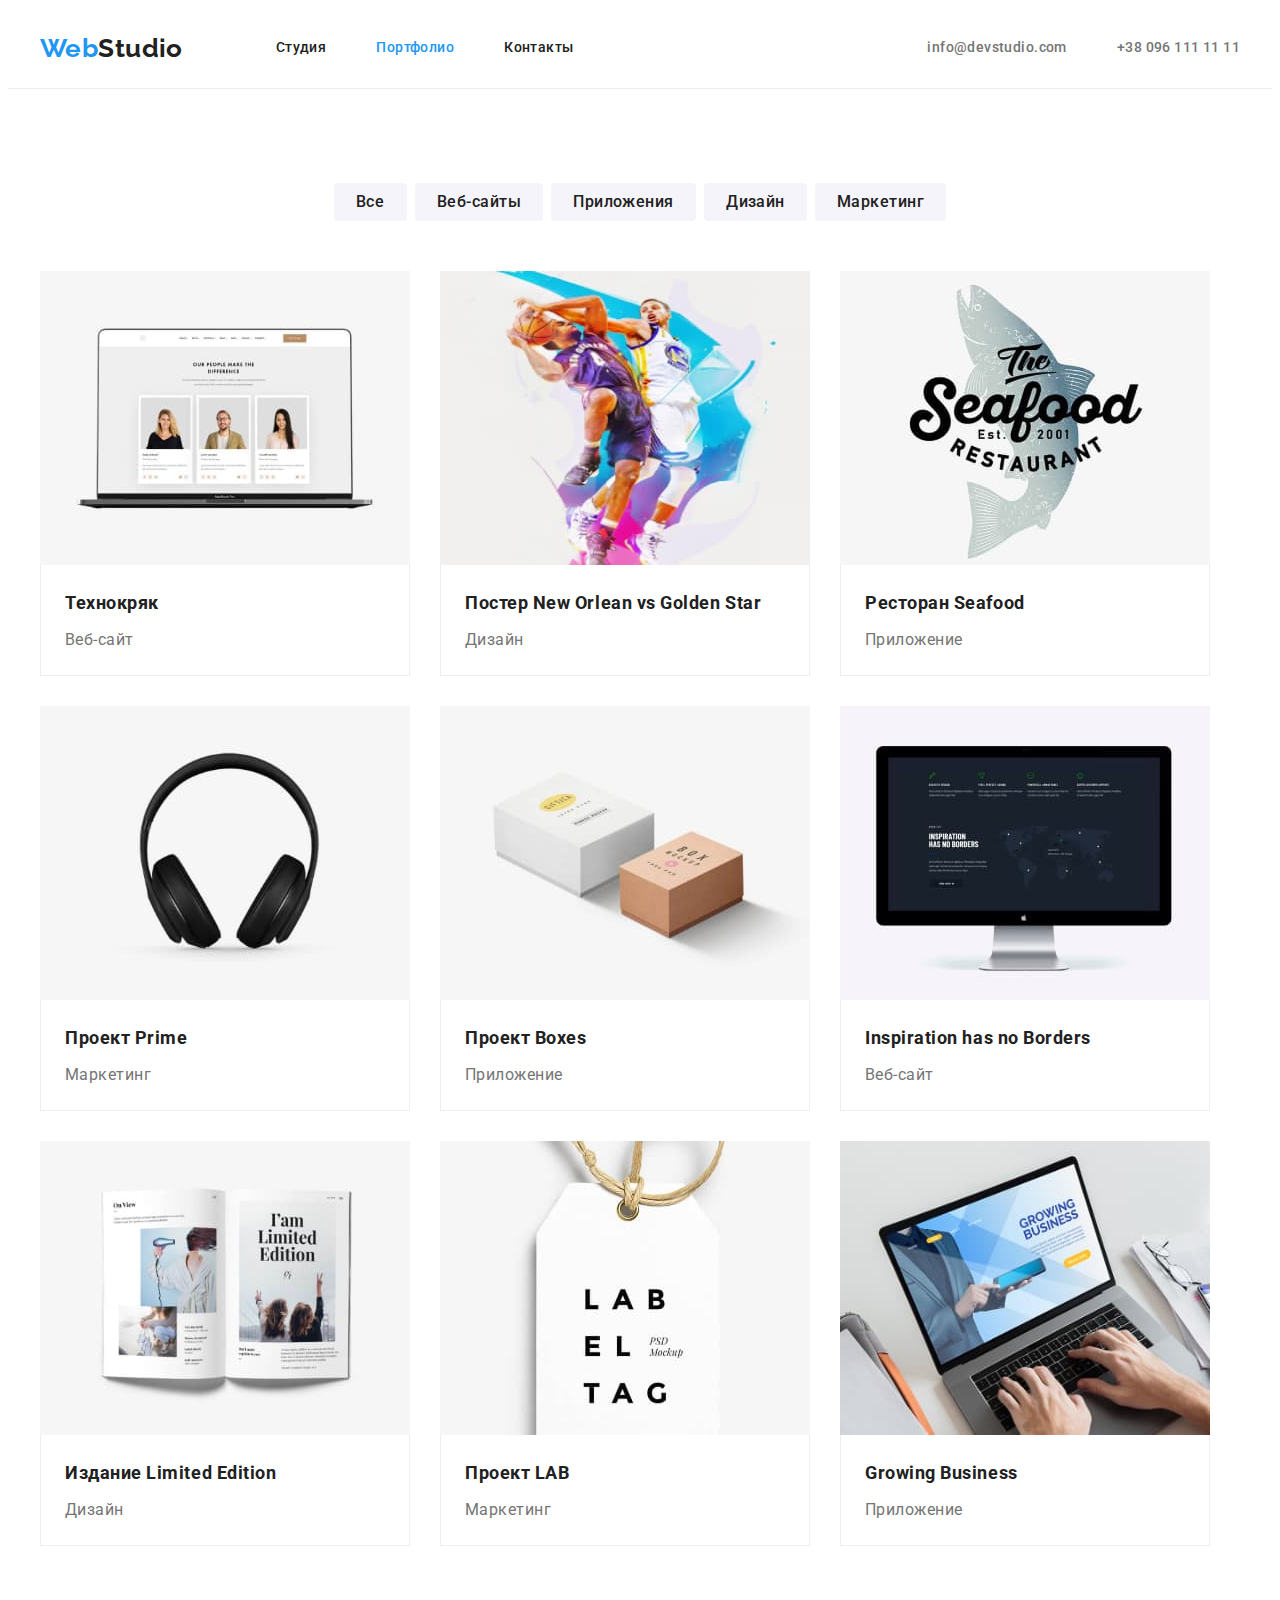
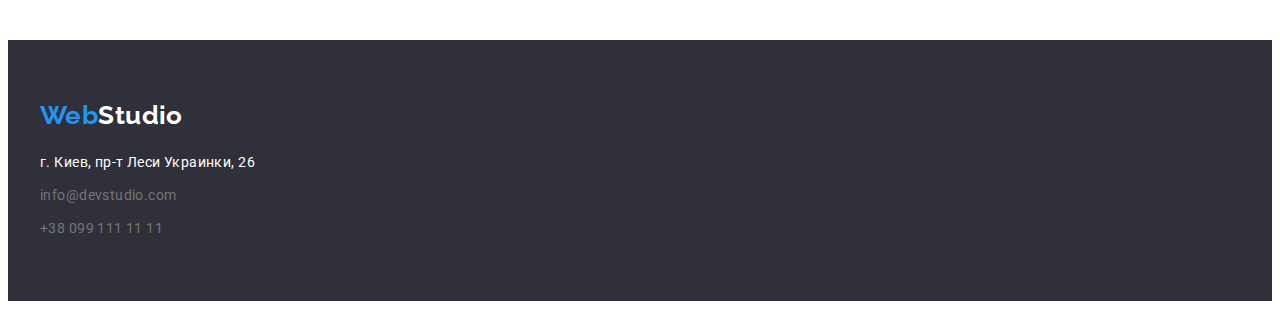
==== commit 4ef9d41b: "внесены правки" ====
--- a/portfolio.html
+++ b/portfolio.html
@@ -20,25 +20,25 @@
     <header class="site-top">
         <div class="container head-nav">
             <nav class="site-top-nav">
-                <a class="logo top" href="./index.html" lang="en">Web<span class="half-logo-top">Studio</span></a>
+                <a class="link logo top" href="./index.html" lang="en">Web<span class="half-logo-top">Studio</span></a>
                 <ul class="list site-nav">
                     <li class="menu">
-                        <a class="studio" href="./index.html">Студия</a>
+                        <a class="link studio" href="./index.html">Студия</a>
                     </li>
                     <li class="menu">
-                        <a class="portfolio current" href="./portfolio.html">Портфолио</a>
+                        <a class="link portfolio current" href="./portfolio.html">Портфолио</a>
                     </li>
                     <li class="menu">
-                        <a class="contacts" href="#">Контакты</a>
+                        <a class="link contacts" href="#">Контакты</a>
                     </li>
                 </ul>
             </nav>
                 <ul class="list site-contact">
                 <li class="menu">
-                    <a class="email" href="mailto:info@devstudio.com">info@devstudio.com</a>
+                    <a class="link email" href="mailto:info@devstudio.com">info@devstudio.com</a>
                     </li>
                 <li class="menu">
-                    <a class="tel" href="tel:+380961111111">+38 096 111 11 11</a>
+                    <a class="link tel" href="tel:+380961111111">+38 096 111 11 11</a>
                     </li>
                 </ul>
         </div>
@@ -140,17 +140,17 @@
 
     <footer class="site-bottom">
         <div class="container">
-            <a class="logo bottom" href="./index.html" lang="en">Web<span class="half-logo-bottom">Studio</span></a>     
+            <a class="link logo bottom" href="./index.html" lang="en">Web<span class="half-logo-bottom">Studio</span></a>     
             <address class="navigation-bottom">
                 <ul class="list bottom">
                     <li>
-                        <a class="adress-bottom" href="https://goo.gl/maps/gmw98fR5VfGrEu179" target="_blank" rel="noreferrer noopener">г. Киев, пр-т Леси Украинки, 26</a>
+                        <a class="link adress-bottom" href="https://goo.gl/maps/gmw98fR5VfGrEu179" target="_blank" rel="noreferrer noopener">г. Киев, пр-т Леси Украинки, 26</a>
                     </li>
                     <li>
-                        <a class="email-bottom" href="mailto:info@devstudio.com">info@devstudio.com</a>
+                        <a class="link email-bottom" href="mailto:info@devstudio.com">info@devstudio.com</a>
                     </li>
                     <li>
-                        <a class="tel-bottom" href="tel:+380991111111">+38 096 111 11 11</a>
+                        <a class="link tel-bottom" href="tel:+380991111111">+38 099 111 11 11</a>
                     </li>
                 </ul>
             </address> 
--- a/css/styles.css
+++ b/css/styles.css
@@ -24,7 +24,23 @@
     letter-spacing: 0.03em;
     background-color: var(--hover-txt-btn);
     color: var(--txt-gray-color);
-    
+}
+h1,
+h2,
+h3,
+h4,
+h5,
+h6,
+p {
+    margin: 0;
+}
+img {
+    display: block;
+    max-width: 100%;
+    height: auto;
+}
+address {
+    font-style: normal;
 }
 .container {
     width: 1200px;
@@ -33,7 +49,18 @@
     padding-left: 15px;
     padding-right: 15px;
 }
-
+.section { 
+    padding-top: 94px;
+    padding-bottom: 94px;
+}
+.list {
+    list-style: none;
+    margin: 0;
+    padding: 0;
+}
+.link {
+    text-decoration: none;
+}
 .site-top {
     border-bottom: 1px solid var(--border-line-header);
     /* border-top:1px solid var(--border-line-header); */
@@ -48,21 +75,13 @@
     font-weight: 700;
     font-size: 26px;
     line-height: 1.19;
-    text-decoration: none;   
+      
 }
 .half-logo-top {
     color:var(--txt-darkgray-color);
 }
-/* .logo-top { 
-    display: block;
-     margin-right: 93px;
-}*/
+
 /* навигация в хэдэр */
-.list {
-    list-style: none;
-    margin: 0;
-    padding: 0;
-}
 
 .site-nav,
 .site-contact,
@@ -100,7 +119,6 @@
 .studio, 
 .portfolio, 
 .contacts {
-    text-decoration: none;
     font-weight: 500;
     /* три элемента исправить */
     color: var(--txt-darkgray-color);
@@ -125,7 +143,6 @@
 /* список контакты и email */
 .email,
 .tel {
-    text-decoration: none;
     color:var(--txt-gray-color);
     font-weight: 500;
     font-size: 14px;
@@ -155,7 +172,6 @@
 }
 .btn {
     background-color: var(--bk-cl-btn);
-    box-shadow: 0px 3px 1px rgba(0, 0, 0, 0.1), 0px 1px 2px rgba(0, 0, 0, 0.08), 0px 2px 2px rgba(0, 0, 0, 0.12);
     border-radius: 4px;
     border: none;
     color: var(--txt-darkgray-color);
@@ -171,6 +187,7 @@
 .btn:focus {
     background-color: var(--base-blue-color);
     color: var(--hover-txt-btn);
+    box-shadow: 0px 3px 1px rgba(0, 0, 0, 0.1), 0px 1px 2px rgba(0, 0, 0, 0.08), 0px 2px 2px rgba(0, 0, 0, 0.12);
 }
 .btn.oll {
     min-width: 73px;
@@ -203,11 +220,12 @@
     margin-bottom: 4px;
 }
 .progect {
-    background-color: var(--hover-txt-btn);
+    /* background-color: var(--hover-txt-btn);
     border: 1px solid var(--pr-br-cl);
-    cursor: pointer;
+    cursor: pointer; */
     margin-bottom: 30px;
-    padding-bottom: 20px;
+    margin-left: 30px;
+    width: 370px;
 }
 .progect:hover {
     box-shadow: 0px 1px 1px rgba(0, 0, 0, 0.12), 0px 4px 4px rgba(0, 0, 0, 0.06), 1px 4px 6px rgba(0, 0, 0, 0.16);
@@ -217,20 +235,15 @@
 .progect:nth-last-child(-n + 3) {
     margin-bottom: 0; 
 }
-.progect {
-    margin-left: 30px;
-    width: 370px;
-}
+
 .progect:nth-child(3n + 1) {
     margin-left: 0; 
 }
 .container-list {
-    margin-left: 24px;
-    margin-right: 24px;
-}
-.progect-picture {
-    display: inline-block;
-    margin-bottom: 20px;
+    padding: 20px 24px;
+    border: solid 1px var(--pr-br-cl);
+    border-top: none;
+    
 }
 .description {
     line-height: 1.88;
@@ -255,10 +268,9 @@
     color: var(--hover-txt-btn);
 }
 
-.navigation-bottom {
-    font-style:normal;
-    
-}
+/* .navigation-bottom {
+    font-style:normal; 
+}*/
 .list.bottom li {
     margin-bottom: 9px;
 }
@@ -317,7 +329,9 @@
     color:var(--hover-txt-btn);
     background-color: var(--base-blue-color);
     box-shadow: 0px 4px 4px rgba(0, 0, 0, 0.15);
+
     border-radius: 4px;
+    border: none;
     padding: 10px 32px;
     min-width: 200px;
     cursor: pointer;
@@ -341,10 +355,7 @@
     clip: rect(0 0 0 0);
     overflow: hidden;
   }
-.section { 
-    padding-top: 94px;
-    padding-bottom: 94px;
-}
+
 .section:nth-child(2) {
     padding-bottom: 0;
 }
@@ -391,7 +402,7 @@
 }
 .we-doing-picture {
     cursor: pointer;
-    display: block;
+    
 }
 .we-doing-picture:hover {
     filter: drop-shadow(0px 4px 4px rgba(0, 0, 0, 0.25));
@@ -418,6 +429,11 @@
     margin-left: 30px;
 
 }
+.container-team {
+    padding-top: 30px;
+    padding-bottom: 30px;
+
+}
 .name-our-team {
     font-weight: 500;
     font-size: 16px;
@@ -437,16 +453,9 @@
 }
 .our-team-block {
     background: var(--hover-txt-btn);
-/* material shadow v1 */
-
-box-shadow: 0px 1px 3px rgba(0, 0, 0, 0.12), 0px 1px 1px rgba(0, 0, 0, 0.14), 0px 2px 1px rgba(0, 0, 0, 0.2);
-border-radius: 0px 0px 4px 4px;
-padding-bottom: 30px;
-text-align: center;
-}
-.our-team-picture {
-    display: inline-block;
-    margin-bottom: 30px;
+    box-shadow: 0px 1px 3px rgba(0, 0, 0, 0.12), 0px 1px 1px rgba(0, 0, 0, 0.14), 0px 2px 1px rgba(0, 0, 0, 0.2);
+    border-radius: 0px 0px 4px 4px;
+    text-align: center;
 }
 .demianenko {
     background: url(4853.jpg);
